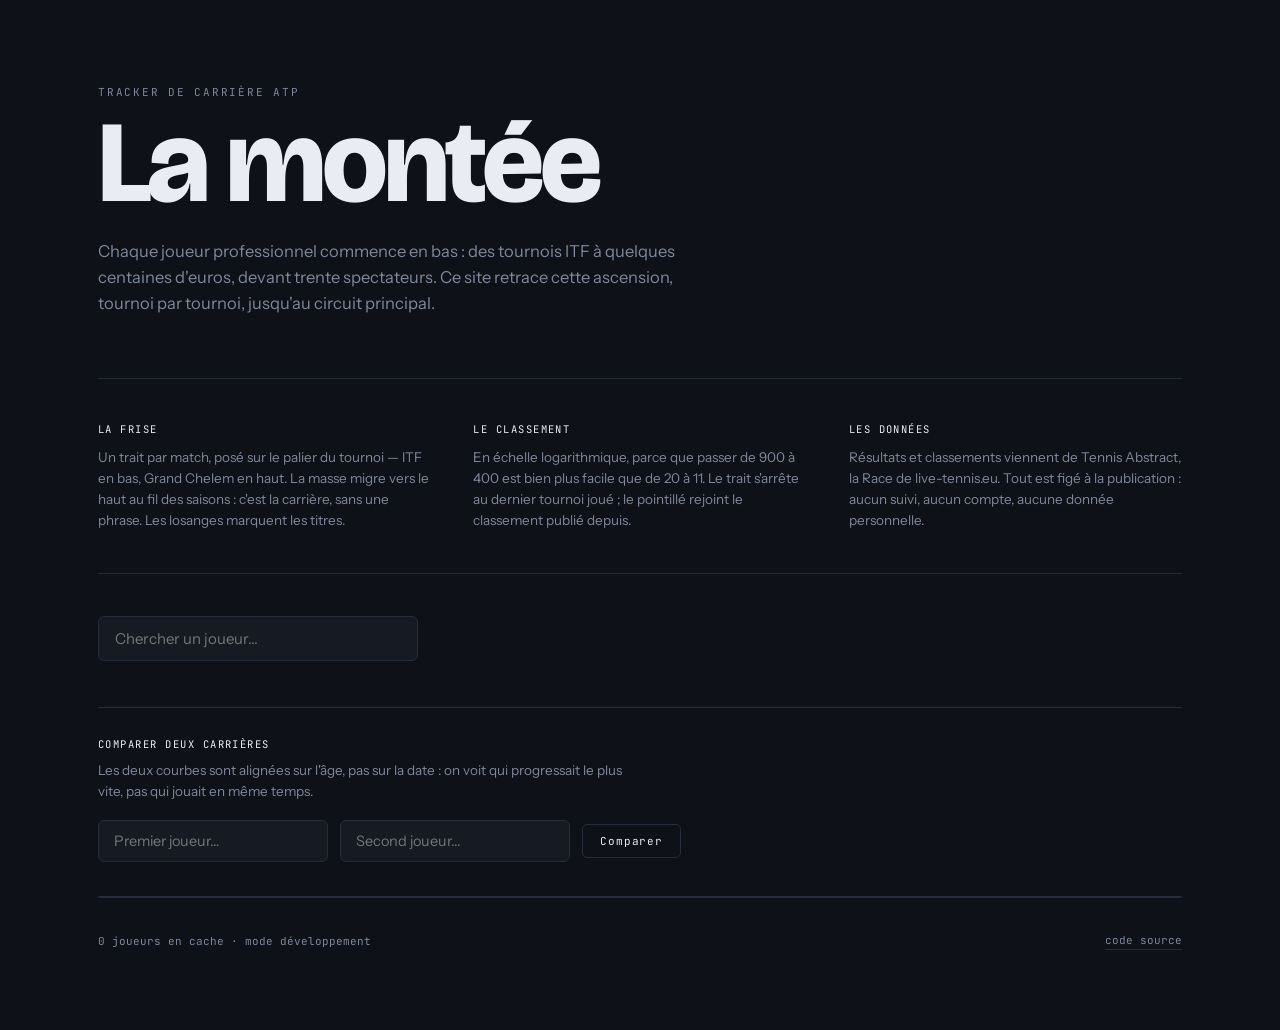
==== frontend/index.html @ 4fef656d "Projet complet + publication automatique" ====
<!DOCTYPE html>
<html lang="fr">
<head>
<meta charset="utf-8">
<meta name="viewport" content="width=device-width, initial-scale=1">
<title>La montée — tracker de carrière ATP</title>
<link rel="preconnect" href="https://fonts.googleapis.com">
<link rel="preconnect" href="https://fonts.gstatic.com" crossorigin>
<link href="https://fonts.googleapis.com/css2?family=Bricolage+Grotesque:opsz,wght@12..96,500;12..96,700;12..96,800&family=Instrument+Sans:wght@400;500;600&family=JetBrains+Mono:wght@400;600&display=swap" rel="stylesheet">
<link rel="stylesheet" href="style.css">
</head>
<body>

<div id="chargement" class="chargement">Chargement des données…</div>

<section id="accueil" class="accueil" hidden>

  <header class="acc-entete">
    <p class="eyebrow">Tracker de carrière ATP</p>
    <h1>La&nbsp;montée</h1>
    <p class="acc-intro">
      Chaque joueur professionnel commence en bas : des tournois ITF à quelques
      centaines d'euros, devant trente spectateurs. Ce site retrace cette
      ascension, tournoi par tournoi, jusqu'au circuit principal.
    </p>
  </header>

  <div class="acc-lecture">
    <div>
      <h3>La frise</h3>
      <p>Un trait par match, posé sur le palier du tournoi — ITF en bas,
         Grand Chelem en haut. La masse migre vers le haut au fil des saisons :
         c'est la carrière, sans une phrase. Les losanges marquent les titres.</p>
    </div>
    <div>
      <h3>Le classement</h3>
      <p>En échelle logarithmique, parce que passer de 900 à 400 est bien plus
         facile que de 20 à 11. Le trait s'arrête au dernier tournoi joué ;
         le pointillé rejoint le classement publié depuis.</p>
    </div>
    <div>
      <h3>Les données</h3>
      <p>Résultats et classements viennent de Tennis Abstract, la Race de
         live-tennis.eu. Tout est figé à la publication : aucun suivi,
         aucun compte, aucune donnée personnelle.</p>
    </div>
  </div>

  <div class="acc-recherche">
    <input id="acc-champ" type="search" list="joueurs-connus"
           placeholder="Chercher un joueur…" autocomplete="off">
    <span class="joueur-msg" id="acc-msg"></span>
  </div>

  <div class="acc-comparer">
    <h3>Comparer deux carrières</h3>
    <p>Les deux courbes sont alignées sur l'âge, pas sur la date&nbsp;:
       on voit qui progressait le plus vite, pas qui jouait en même temps.</p>
    <div class="cmp-saisie">
      <input id="acc-cmp-a" type="search" list="joueurs-connus" placeholder="Premier joueur…" autocomplete="off">
      <input id="acc-cmp-b" type="search" list="joueurs-connus" placeholder="Second joueur…" autocomplete="off">
      <button id="acc-cmp-go" type="button">Comparer</button>
    </div>
    <span class="joueur-msg" id="acc-cmp-msg"></span>
  </div>

  <div class="grille-joueurs" id="grille-joueurs"></div>

  <footer class="pied">
    <span id="acc-fraicheur">—</span>
    <a href="https://github.com/melcoloy/tennis_tracker">code source</a>
  </footer>

</section>

<section id="comparaison" class="comparaison" hidden>

  <header class="cmp-entete">
    <p class="eyebrow"><a href="?" class="retour">← tous les joueurs</a></p>
    <h1>À âge égal</h1>
    <div class="cmp-vignettes" id="cmp-vignettes"></div>
  </header>

  <section class="bloc">
    <div class="titre-bloc">
      <h2>Le classement, aligné sur l'âge</h2>
      <p>Chaque courbe démarre au premier tournoi du joueur. L'axe horizontal
         est son âge, pas l'année&nbsp;: deux carrières séparées de vingt ans
         deviennent superposables.</p>
    </div>
    <div class="svg-hote"><svg id="cmp-courbe" viewBox="0 0 1000 340" preserveAspectRatio="xMidYMid meet" role="img" aria-label="Classement comparé par âge"></svg></div>
    <p class="infobulle" id="cmp-infobulle">Promenez le curseur sur le graphique.</p>
    <p class="note" id="cmp-note"></p>
  </section>

  <section class="bloc">
    <div class="titre-bloc"><h2>Face à face</h2></div>
    <div class="tableau-hote">
      <table class="cmp-table"><tbody id="cmp-table"></tbody></table>
    </div>
  </section>

  <section class="bloc">
    <div class="cmp-saisie">
      <input id="cmp-champ" type="search" list="joueurs-connus" placeholder="Ajouter un joueur…" autocomplete="off">
      <span class="joueur-msg" id="cmp-msg"></span>
    </div>
  </section>

  <footer class="pied"><span id="cmp-fraicheur">—</span></footer>

</section>

<main id="page" hidden>

  <header class="entete">
    <div class="entete-nom">
      <p class="eyebrow"><a href="?" class="retour">← tous les joueurs</a> <span id="eyebrow">—</span></p>
      <h1 id="nom-joueur">…</h1>
      <p class="bio" id="bio">—</p>
      <div class="choix-joueur">
        <input id="f-joueur" type="search" list="joueurs-connus"
               placeholder="Voir un autre joueur…" autocomplete="off">
        <input id="f-comparer" type="search" list="joueurs-connus"
               placeholder="Comparer avec…" autocomplete="off">
        <datalist id="joueurs-connus"></datalist>
        <span class="joueur-msg" id="joueur-msg"></span>
      </div>
    </div>
    <div class="entete-rangs">
      <div class="rang rang--principal">
        <span class="rang-valeur" id="rang-actuel">—</span>
        <span class="rang-label">classement ATP</span>
      </div>
      <div class="rang">
        <span class="rang-valeur" id="rang-peak">—</span>
        <span class="rang-label">meilleur classement</span>
        <span class="rang-note" id="rang-peak-date"></span>
      </div>
      <div class="rang">
        <span class="rang-valeur" id="rang-race">—</span>
        <span class="rang-label">classement Race</span>
      </div>
      <div class="rang">
        <span class="rang-valeur" id="rang-elo">—</span>
        <span class="rang-label">classement Elo</span>
      </div>
    </div>
  </header>

  <!-- SIGNATURE : chaque match est un trait, pose sur le palier du tournoi.
       On voit la masse migrer vers le haut annee apres annee. -->
  <section class="bloc bloc--frise">
    <div class="titre-bloc">
      <h2>La montée</h2>
      <p>Un trait par match, posé sur le palier du tournoi. Plein&nbsp;: victoire. Creux&nbsp;: défaite. Le losange marque un titre.</p>
    </div>
    <div class="legende" id="legende-surfaces"></div>
    <div class="svg-hote"><svg id="frise" viewBox="0 0 1000 300" preserveAspectRatio="xMidYMid meet" role="img" aria-label="Répartition des matchs par palier de tournoi et par année"></svg></div>
    <p class="infobulle" id="infobulle-frise">Survolez un trait pour voir le match.</p>
  </section>

  <section class="bloc">
    <div class="titre-bloc">
      <h2>Le classement</h2>
      <p>Son rang à l'ouverture de chaque tournoi. Échelle logarithmique&nbsp;: passer de 900 à 400 est plus facile que de 20 à 11.</p>
    </div>
    <div class="svg-hote"><svg id="courbe" viewBox="0 0 1000 260" preserveAspectRatio="xMidYMid meet" role="img" aria-label="Évolution du classement ATP"></svg></div>
    <p class="infobulle" id="infobulle-courbe">Promenez le curseur sur la courbe.</p>
    <p class="note" id="note-courbe"></p>
  </section>

  <section class="bloc">
    <div class="titre-bloc">
      <h2>Les titres</h2>
    </div>
    <ol class="titres" id="titres"></ol>
  </section>

  <section class="bloc bloc--split">
    <div>
      <div class="titre-bloc"><h2>Par surface</h2></div>
      <div class="barres" id="par-surface"></div>
    </div>
    <div>
      <div class="titre-bloc"><h2>Par palier</h2></div>
      <div class="barres" id="par-niveau"></div>
    </div>
  </section>

  <section class="bloc">
    <div class="titre-bloc">
      <h2>Tous les matchs</h2>
    </div>
    <div class="filtres">
      <label>Année
        <select id="f-annee"><option value="">toutes</option></select>
      </label>
      <label>Palier
        <select id="f-niveau"><option value="">tous</option></select>
      </label>
      <label>Résultat
        <select id="f-resultat">
          <option value="">tous</option>
          <option value="W">victoires</option>
          <option value="L">défaites</option>
        </select>
      </label>
      <label>Adversaire
        <input id="f-adversaire" type="search" placeholder="nom" autocomplete="off">
      </label>
      <span class="compte" id="compte-matchs"></span>
    </div>
    <div class="tableau-hote">
      <table class="matchs">
        <thead><tr>
          <th>Date</th><th>Tournoi</th><th>Palier</th><th>Tour</th>
          <th></th><th>Adversaire</th><th>Score</th>
        </tr></thead>
        <tbody id="corps-matchs"></tbody>
      </table>
    </div>
  </section>

  <footer class="pied">
    <span id="fraicheur">—</span>
    <button id="rafraichir" type="button">Mettre à jour</button>
  </footer>

</main>

<script src="script.js"></script>
</body>
</html>
---- frontend/style.css ----
/* Palette : session de nuit sous les projecteurs.
   Les trois seules couleurs vives sont les surfaces reelles du tennis :
   dur, terre battue, gazon. Rien d'autre n'a le droit d'etre colore. */
:root {
  --fond:        #0E1117;
  --panneau:     #161A23;
  --trait:       #262C39;
  --texte:       #E9ECF3;
  --sourdine:    #7E879B;

  --dur:         #4C9BD6;
  --terre:       #D2762F;
  --gazon:       #6FA84F;

  --display: "Bricolage Grotesque", "Arial Narrow", sans-serif;
  --corps:   "Instrument Sans", system-ui, sans-serif;
  --mono:    "JetBrains Mono", ui-monospace, monospace;
}

* { box-sizing: border-box; }

/* Sans ce !important, .chargement { display: grid } l'emporte sur le
   display:none que le navigateur applique a [hidden] : le bandeau de
   chargement resterait affiche et pousserait la page vers le bas. */
[hidden] { display: none !important; }

body {
  margin: 0;
  background: var(--fond);
  color: var(--texte);
  font-family: var(--corps);
  font-size: 15px;
  line-height: 1.55;
  -webkit-font-smoothing: antialiased;
}

.chargement {
  min-height: 100vh;
  display: grid;
  place-items: center;
  color: var(--sourdine);
  font-family: var(--mono);
  font-size: 13px;
  letter-spacing: .06em;
}

main {
  max-width: 1140px;
  margin: 0 auto;
  padding: 0 28px 80px;
}

/* ---------------------------------------------------------------- entete */

.entete {
  display: flex;
  flex-wrap: wrap;
  align-items: flex-end;
  justify-content: space-between;
  gap: 32px;
  padding: 68px 0 44px;
  border-bottom: 1px solid var(--trait);
}

.eyebrow {
  margin: 0 0 10px;
  font-family: var(--mono);
  font-size: 11px;
  letter-spacing: .16em;
  text-transform: uppercase;
  color: var(--sourdine);
}

.entete h1 {
  margin: 0;
  font-family: var(--display);
  font-weight: 800;
  font-size: clamp(46px, 8vw, 88px);
  line-height: .92;
  letter-spacing: -.03em;
}

.bio {
  margin: 14px 0 0;
  color: var(--sourdine);
  font-size: 14px;
}

.entete-rangs { display: flex; gap: 34px; flex-wrap: wrap; }

.rang { display: flex; flex-direction: column; }

.rang-valeur {
  font-family: var(--display);
  font-weight: 700;
  font-size: 44px;
  line-height: 1;
  letter-spacing: -.02em;
  color: var(--sourdine);
}

.rang--principal .rang-valeur { font-size: 64px; color: var(--texte); }
.rang-valeur::before { content: "#"; opacity: .35; font-size: .6em; vertical-align: .28em; }

.rang-note {
  margin-top: 3px;
  font-family: var(--mono);
  font-size: 9.5px;
  letter-spacing: .06em;
  color: var(--sourdine);
  opacity: .7;
}

.rang-label {
  margin-top: 8px;
  font-family: var(--mono);
  font-size: 10px;
  letter-spacing: .13em;
  text-transform: uppercase;
  color: var(--sourdine);
}

/* ----------------------------------------------------------------- blocs */

.bloc { padding: 56px 0; border-bottom: 1px solid var(--trait); }
.bloc--split { display: grid; grid-template-columns: 1fr 1fr; gap: 56px; }

.titre-bloc { margin-bottom: 26px; }

.titre-bloc h2 {
  margin: 0;
  font-family: var(--display);
  font-weight: 700;
  font-size: 26px;
  letter-spacing: -.015em;
}

.titre-bloc p {
  margin: 8px 0 0;
  max-width: 62ch;
  color: var(--sourdine);
  font-size: 13.5px;
}

.svg-hote { width: 100%; }
.svg-hote svg { width: 100%; height: auto; display: block; overflow: visible; }

.note, .infobulle {
  margin: 14px 0 0;
  font-family: var(--mono);
  font-size: 11.5px;
  color: var(--sourdine);
  min-height: 1.4em;
}

/* -------------------------------------------------------------- legende */

.legende { display: flex; gap: 22px; margin-bottom: 18px; flex-wrap: wrap; }

.legende span {
  display: inline-flex;
  align-items: center;
  gap: 8px;
  font-family: var(--mono);
  font-size: 11px;
  letter-spacing: .05em;
  color: var(--sourdine);
}

.legende i { width: 11px; height: 11px; border-radius: 2px; }

/* --------------------------------------------------------------- titres */

.titres { list-style: none; margin: 0; padding: 0; counter-reset: t; }

.titres li {
  display: grid;
  grid-template-columns: 42px 1fr auto;
  gap: 20px;
  align-items: baseline;
  padding: 15px 0;
  border-top: 1px solid var(--trait);
}

.titres li:last-child { border-bottom: 1px solid var(--trait); }

.titres .t-date {
  font-family: var(--mono);
  font-size: 11px;
  color: var(--sourdine);
}

.titres .t-nom {
  font-family: var(--display);
  font-weight: 700;
  font-size: 19px;
  letter-spacing: -.01em;
}

.titres .t-detail { color: var(--sourdine); font-size: 13px; margin-left: 12px; }

.titres .t-score {
  font-family: var(--mono);
  font-size: 12.5px;
  white-space: nowrap;
}

/* --------------------------------------------------------------- barres */

.barres { display: flex; flex-direction: column; gap: 13px; }

.barre { display: grid; grid-template-columns: 116px 1fr 78px; gap: 14px; align-items: center; }

.barre-nom { font-size: 13px; color: var(--sourdine); }

.barre-piste { height: 7px; background: var(--trait); border-radius: 4px; overflow: hidden; }

.barre-part { height: 100%; border-radius: 4px; }

.barre-val { font-family: var(--mono); font-size: 11.5px; text-align: right; color: var(--sourdine); }

/* -------------------------------------------------------------- filtres */

.filtres { display: flex; flex-wrap: wrap; gap: 18px; align-items: flex-end; margin-bottom: 22px; }

.filtres label {
  display: flex;
  flex-direction: column;
  gap: 7px;
  font-family: var(--mono);
  font-size: 10px;
  letter-spacing: .12em;
  text-transform: uppercase;
  color: var(--sourdine);
}

.filtres select, .filtres input {
  background: var(--panneau);
  color: var(--texte);
  border: 1px solid var(--trait);
  border-radius: 5px;
  padding: 8px 11px;
  font-family: var(--corps);
  font-size: 13.5px;
  min-width: 130px;
}

.filtres select:focus-visible,
.filtres input:focus-visible,
button:focus-visible { outline: 2px solid var(--dur); outline-offset: 2px; }

.compte { margin-left: auto; font-family: var(--mono); font-size: 11.5px; color: var(--sourdine); }

/* ------------------------------------------------------------- tableau */

.tableau-hote { overflow-x: auto; }

.matchs { width: 100%; border-collapse: collapse; font-size: 13.5px; }

.matchs th {
  text-align: left;
  padding: 0 14px 11px 0;
  font-family: var(--mono);
  font-size: 10px;
  letter-spacing: .12em;
  text-transform: uppercase;
  color: var(--sourdine);
  font-weight: 400;
  border-bottom: 1px solid var(--trait);
}

.matchs td { padding: 10px 14px 10px 0; border-bottom: 1px solid var(--trait); white-space: nowrap; }
.matchs td.large { white-space: normal; }
.matchs tr:hover td { background: var(--panneau); }

.m-date, .m-score { font-family: var(--mono); font-size: 12px; color: var(--sourdine); }

.pastille {
  display: inline-block;
  width: 18px;
  text-align: center;
  font-family: var(--mono);
  font-size: 11px;
  font-weight: 600;
  border-radius: 3px;
  padding: 2px 0;
}

.pastille--w { background: rgba(111,168,79,.18); color: var(--gazon); }
.pastille--l { background: rgba(126,135,155,.14); color: var(--sourdine); }

/* ----------------------------------------------------------------- pied */

.pied {
  display: flex;
  align-items: center;
  justify-content: space-between;
  gap: 20px;
  padding: 34px 0 0;
  font-family: var(--mono);
  font-size: 11px;
  color: var(--sourdine);
}

button {
  background: transparent;
  color: var(--texte);
  border: 1px solid var(--trait);
  border-radius: 5px;
  padding: 9px 17px;
  font-family: var(--mono);
  font-size: 11px;
  letter-spacing: .08em;
  cursor: pointer;
  transition: border-color .15s, background .15s;
}

button:hover { border-color: var(--sourdine); background: var(--panneau); }
button[disabled] { opacity: .45; cursor: default; }

/* ---------------------------------------------------------------- mobile */

@media (max-width: 780px) {
  main { padding: 0 18px 60px; }
  .entete { padding: 44px 0 32px; }
  .entete-rangs { gap: 28px; }
  .rang--principal .rang-valeur { font-size: 46px; }
  .rang-valeur { font-size: 32px; }
  .bloc { padding: 40px 0; }
  .bloc--split { grid-template-columns: 1fr; gap: 40px; }
  .barre { grid-template-columns: 96px 1fr 64px; }
  .compte { margin-left: 0; width: 100%; }
}

@media (prefers-reduced-motion: reduce) {
  * { animation: none !important; transition: none !important; }
}

/* ---------------------------------------------------------- choix joueur */

.choix-joueur { display: flex; align-items: center; gap: 14px; margin-top: 18px; flex-wrap: wrap; }

.choix-joueur input {
  background: var(--panneau);
  color: var(--texte);
  border: 1px solid var(--trait);
  border-radius: 5px;
  padding: 8px 12px;
  font-family: var(--corps);
  font-size: 13.5px;
  min-width: 230px;
}

.choix-joueur input:focus-visible { outline: 2px solid var(--dur); outline-offset: 2px; }

.joueur-msg { font-family: var(--mono); font-size: 11px; color: var(--sourdine); }
.joueur-msg.erreur { color: var(--terre); }

/* ------------------------------------------------------------- accueil */

.accueil {
  max-width: 1140px;
  margin: 0 auto;
  padding: 0 28px 80px;
}

.acc-entete { padding: 84px 0 0; }

.acc-entete h1 {
  margin: 0;
  font-family: var(--display);
  font-weight: 800;
  font-size: clamp(54px, 11vw, 116px);
  line-height: .9;
  letter-spacing: -.035em;
}

.acc-intro {
  margin: 24px 0 0;
  max-width: 54ch;
  font-size: 16.5px;
  color: var(--sourdine);
}

.acc-lecture {
  display: grid;
  grid-template-columns: repeat(3, 1fr);
  gap: 42px;
  margin: 62px 0 0;
  padding: 42px 0;
  border-top: 1px solid var(--trait);
  border-bottom: 1px solid var(--trait);
}

.acc-lecture h3 {
  margin: 0 0 10px;
  font-family: var(--mono);
  font-size: 10.5px;
  letter-spacing: .14em;
  text-transform: uppercase;
  color: var(--texte);
  font-weight: 400;
}

.acc-lecture p { margin: 0; font-size: 13.5px; color: var(--sourdine); }

.acc-recherche { display: flex; align-items: center; gap: 16px; margin: 42px 0 26px; flex-wrap: wrap; }

.acc-recherche input {
  background: var(--panneau);
  color: var(--texte);
  border: 1px solid var(--trait);
  border-radius: 6px;
  padding: 12px 16px;
  font-family: var(--corps);
  font-size: 15px;
  min-width: 320px;
}

.acc-recherche input:focus-visible { outline: 2px solid var(--dur); outline-offset: 2px; }

.grille-joueurs {
  display: grid;
  grid-template-columns: repeat(auto-fill, minmax(212px, 1fr));
  gap: 1px;
  background: var(--trait);
  border: 1px solid var(--trait);
  border-radius: 6px;
  overflow: hidden;
}

.carte-joueur {
  display: flex;
  flex-direction: column;
  gap: 5px;
  padding: 17px 18px;
  background: var(--fond);
  color: inherit;
  text-decoration: none;
  transition: background .14s;
}

.carte-joueur:hover { background: var(--panneau); }

.cj-rang {
  font-family: var(--mono);
  font-size: 10.5px;
  letter-spacing: .1em;
  color: var(--sourdine);
}

.cj-nom {
  font-family: var(--display);
  font-weight: 700;
  font-size: 17px;
  letter-spacing: -.01em;
  line-height: 1.15;
}

.cj-matchs { font-family: var(--mono); font-size: 10px; color: var(--sourdine); opacity: .75; }

.retour {
  color: var(--sourdine);
  text-decoration: none;
  border-bottom: 1px solid var(--trait);
  padding-bottom: 1px;
  margin-right: 12px;
}

.retour:hover { color: var(--texte); }

.pied a { color: var(--sourdine); text-decoration: none; border-bottom: 1px solid var(--trait); }
.pied a:hover { color: var(--texte); }

@media (max-width: 780px) {
  .accueil { padding: 0 18px 60px; }
  .acc-entete { padding: 52px 0 0; }
  .acc-lecture { grid-template-columns: 1fr; gap: 28px; margin-top: 40px; padding: 32px 0; }
  .acc-recherche input { min-width: 0; width: 100%; }
}

/* --------------------------------------------------------- comparaison */

.comparaison { max-width: 1140px; margin: 0 auto; padding: 0 28px 80px; }

.cmp-entete { padding: 66px 0 34px; border-bottom: 1px solid var(--trait); }

.cmp-entete h1 {
  margin: 6px 0 0;
  font-family: var(--display);
  font-weight: 800;
  font-size: clamp(40px, 7vw, 74px);
  line-height: .95;
  letter-spacing: -.03em;
}

.cmp-vignettes { display: flex; flex-wrap: wrap; gap: 16px; margin-top: 28px; }

.cmp-vignette {
  display: flex;
  flex-direction: column;
  gap: 5px;
  padding: 13px 17px;
  border: 1px solid var(--trait);
  border-left-width: 3px;
  border-radius: 5px;
  background: var(--panneau);
}

.cmp-nom {
  font-family: var(--display);
  font-weight: 700;
  font-size: 18px;
  letter-spacing: -.01em;
  color: var(--texte);
  text-decoration: none;
}

.cmp-nom:hover { text-decoration: underline; }

.cmp-detail { font-family: var(--mono); font-size: 10.5px; color: var(--sourdine); }

.cmp-table { width: 100%; border-collapse: collapse; font-size: 14px; }

.cmp-table th {
  text-align: left;
  padding: 12px 18px 12px 0;
  font-family: var(--mono);
  font-size: 10.5px;
  letter-spacing: .1em;
  text-transform: uppercase;
  color: var(--sourdine);
  font-weight: 400;
  white-space: nowrap;
  width: 190px;
}

.cmp-table td {
  padding: 12px 18px 12px 0;
  border-bottom: 1px solid var(--trait);
  white-space: nowrap;
}

.cmp-table tr:first-child td {
  font-family: var(--display);
  font-weight: 700;
  font-size: 17px;
  border-bottom-color: var(--sourdine);
}

.cmp-saisie { display: flex; gap: 12px; align-items: center; flex-wrap: wrap; }

.cmp-saisie input {
  background: var(--panneau);
  color: var(--texte);
  border: 1px solid var(--trait);
  border-radius: 6px;
  padding: 11px 15px;
  font-family: var(--corps);
  font-size: 14.5px;
  min-width: 230px;
}

.cmp-saisie input:focus-visible { outline: 2px solid var(--dur); outline-offset: 2px; }

.acc-comparer {
  margin: 46px 0 34px;
  padding: 28px 0 0;
  border-top: 1px solid var(--trait);
}

.acc-comparer h3 {
  margin: 0 0 8px;
  font-family: var(--mono);
  font-size: 10.5px;
  letter-spacing: .14em;
  text-transform: uppercase;
  font-weight: 400;
}

.acc-comparer p { margin: 0 0 18px; max-width: 60ch; font-size: 13.5px; color: var(--sourdine); }

@media (max-width: 780px) {
  .comparaison { padding: 0 18px 60px; }
  .cmp-entete { padding: 44px 0 26px; }
  .cmp-saisie input { min-width: 0; width: 100%; }
  .cmp-table th { width: auto; font-size: 9.5px; }
  .cmp-table, .cmp-table td { font-size: 13px; }
}
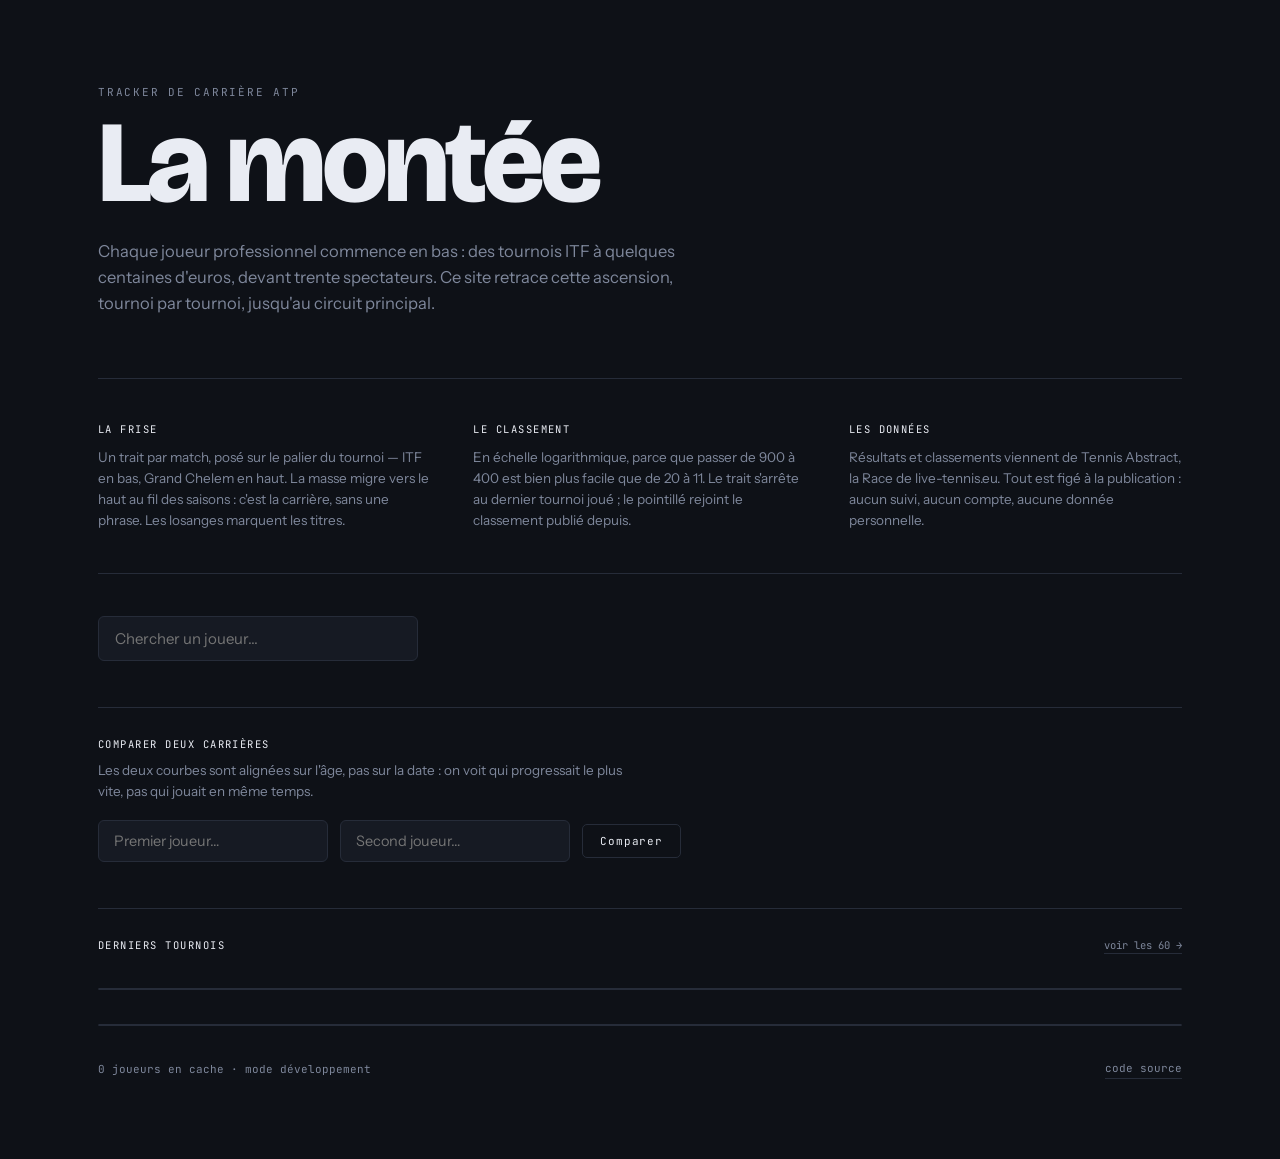
==== commit 9eebca57: "maj 2026-08-29 22:08" ====
--- a/frontend/index.html
+++ b/frontend/index.html
@@ -64,12 +64,35 @@
     <span class="joueur-msg" id="acc-cmp-msg"></span>
   </div>
 
+  <div class="acc-tournois">
+    <div class="acc-tournois-tete">
+      <h3>Derniers tournois</h3>
+      <a href="?tournois" class="lien-plus">voir les 60 →</a>
+    </div>
+    <div class="grille-tournois" id="acc-grille-tournois"></div>
+  </div>
+
   <div class="grille-joueurs" id="grille-joueurs"></div>
 
   <footer class="pied">
     <span id="acc-fraicheur">—</span>
     <a href="https://github.com/melcoloy/tennis_tracker">code source</a>
   </footer>
+
+</section>
+
+<section id="tournois" class="tournois" hidden>
+
+  <header class="trn-entete">
+    <p class="eyebrow"><a href="?" class="retour">← tous les joueurs</a></p>
+    <h1 id="trn-titre">Tournois</h1>
+    <p class="trn-intro" id="trn-intro"></p>
+  </header>
+
+  <div class="grille-tournois" id="trn-grille"></div>
+  <div id="trn-tableau"></div>
+
+  <footer class="pied"><span id="trn-pied"></span></footer>
 
 </section>
 
--- a/frontend/style.css
+++ b/frontend/style.css
@@ -586,4 +586,226 @@
   .cmp-saisie input { min-width: 0; width: 100%; }
   .cmp-table th { width: auto; font-size: 9.5px; }
   .cmp-table, .cmp-table td { font-size: 13px; }
+}
+
+/* ------------------------------------------------------------ tournois */
+
+.tournois { max-width: 1140px; margin: 0 auto; padding: 0 28px 80px; }
+
+.trn-entete { padding: 66px 0 34px; border-bottom: 1px solid var(--trait); }
+
+.trn-entete h1 {
+  margin: 6px 0 0;
+  font-family: var(--display);
+  font-weight: 800;
+  font-size: clamp(38px, 6.5vw, 68px);
+  line-height: .95;
+  letter-spacing: -.03em;
+}
+
+.trn-intro { margin: 16px 0 0; max-width: 66ch; font-size: 14px; color: var(--sourdine); }
+
+.grille-tournois {
+  display: grid;
+  grid-template-columns: repeat(auto-fill, minmax(258px, 1fr));
+  gap: 1px;
+  margin-top: 34px;
+  background: var(--trait);
+  border: 1px solid var(--trait);
+  border-radius: 6px;
+  overflow: hidden;
+}
+
+.carte-tournoi {
+  display: flex;
+  flex-direction: column;
+  gap: 6px;
+  padding: 17px 18px;
+  background: var(--fond);
+  color: inherit;
+  text-decoration: none;
+  transition: background .14s;
+}
+
+.carte-tournoi:hover { background: var(--panneau); }
+
+.ct-date {
+  font-family: var(--mono);
+  font-size: 10px;
+  letter-spacing: .08em;
+  color: var(--sourdine);
+}
+
+.ct-nom {
+  font-family: var(--display);
+  font-weight: 700;
+  font-size: 17px;
+  letter-spacing: -.01em;
+  line-height: 1.15;
+}
+
+.ct-gagnant { font-size: 13px; }
+.trn-gagnant { color: var(--texte); }
+.trn-gagnant.trn-inconnu { color: var(--sourdine); font-style: italic; font-size: 12px; }
+.ct-matchs { font-family: var(--mono); font-size: 9.5px; color: var(--sourdine); opacity: .7; }
+
+.trn-tour { margin-top: 36px; }
+
+.trn-tour h3 {
+  margin: 0 0 12px;
+  font-family: var(--mono);
+  font-size: 10.5px;
+  letter-spacing: .14em;
+  text-transform: uppercase;
+  color: var(--sourdine);
+  font-weight: 400;
+  padding-bottom: 9px;
+  border-bottom: 1px solid var(--trait);
+}
+
+.trn-match {
+  display: grid;
+  grid-template-columns: 1fr auto 1fr auto;
+  gap: 14px;
+  align-items: baseline;
+  padding: 9px 0;
+  border-bottom: 1px solid var(--trait);
+  font-size: 14px;
+}
+
+.trn-v { color: var(--texte); font-weight: 500; text-decoration: none; }
+.trn-p { color: var(--sourdine); text-decoration: none; text-align: right; }
+a.trn-v:hover, a.trn-p:hover { text-decoration: underline; }
+.hors-base { opacity: .55; }
+
+.trn-bat {
+  font-family: var(--mono);
+  font-size: 9.5px;
+  letter-spacing: .1em;
+  text-transform: uppercase;
+  color: var(--sourdine);
+}
+
+.trn-score { font-family: var(--mono); font-size: 12px; color: var(--sourdine); white-space: nowrap; }
+
+.acc-tournois { margin: 46px 0 34px; padding: 28px 0 0; border-top: 1px solid var(--trait); }
+
+.acc-tournois-tete { display: flex; align-items: baseline; justify-content: space-between; gap: 16px; }
+
+.acc-tournois h3 {
+  margin: 0;
+  font-family: var(--mono);
+  font-size: 10.5px;
+  letter-spacing: .14em;
+  text-transform: uppercase;
+  font-weight: 400;
+}
+
+.lien-plus {
+  font-family: var(--mono);
+  font-size: 10.5px;
+  color: var(--sourdine);
+  text-decoration: none;
+  border-bottom: 1px solid var(--trait);
+}
+
+.lien-plus:hover { color: var(--texte); }
+
+@media (max-width: 780px) {
+  .tournois { padding: 0 18px 60px; }
+  .trn-entete { padding: 44px 0 26px; }
+  .trn-match { grid-template-columns: 1fr auto; gap: 4px 10px; }
+  .trn-p { text-align: left; }
+  .trn-score { grid-column: 1 / -1; }
+}
+
+/* ------------------------------------------------- tableau du tournoi */
+
+.trn-bascule { display: flex; gap: 8px; margin: 30px 0 8px; }
+
+.trn-bascule button {
+  font-family: var(--mono);
+  font-size: 10px;
+  letter-spacing: .1em;
+  text-transform: uppercase;
+  padding: 8px 15px;
+}
+
+.trn-bascule button.actif { border-color: var(--sourdine); background: var(--panneau); }
+
+/* Un tableau de Grand Chelem est large : on le laisse defiler
+   horizontalement plutot que de le comprimer jusqu'a l'illisible. */
+.tb-defilement { overflow-x: auto; padding: 18px 0 8px; }
+
+.tb-arbre { display: flex; gap: 22px; min-width: min-content; }
+
+.tb-colonne { display: flex; flex-direction: column; min-width: 190px; }
+
+.tb-colonne h4 {
+  margin: 0 0 12px;
+  font-family: var(--mono);
+  font-size: 9.5px;
+  letter-spacing: .12em;
+  text-transform: uppercase;
+  color: var(--sourdine);
+  font-weight: 400;
+}
+
+/* Chaque colonne repartit ses matchs sur la meme hauteur : les demies
+   se retrouvent naturellement en face du milieu de leurs quarts. */
+.tb-cases {
+  display: flex;
+  flex-direction: column;
+  justify-content: space-around;
+  flex: 1;
+  gap: 6px;
+}
+
+.tb-match {
+  border: 1px solid var(--trait);
+  border-left: 2px solid var(--dur);
+  border-radius: 4px;
+  background: var(--panneau);
+  padding: 7px 10px;
+  font-size: 12.5px;
+}
+
+.tb-match.tb-partiel { border-left-color: var(--trait); }
+.tb-match.tb-vide { border: 1px dashed var(--trait); background: none; min-height: 46px; }
+
+.tb-ligne { display: flex; justify-content: space-between; gap: 10px; align-items: baseline; }
+.tb-ligne + .tb-ligne { margin-top: 3px; color: var(--sourdine); }
+
+.tb-gagne .tb-nom { color: var(--texte); font-weight: 500; }
+
+.tb-nom {
+  color: var(--sourdine);
+  text-decoration: none;
+  white-space: nowrap;
+  overflow: hidden;
+  text-overflow: ellipsis;
+}
+
+a.tb-nom:hover { text-decoration: underline; }
+.tb-nom.hors-base { opacity: .55; }
+.tb-inconnu { font-style: italic; opacity: .45; }
+
+.tb-score {
+  font-family: var(--mono);
+  font-size: 10.5px;
+  color: var(--sourdine);
+  white-space: nowrap;
+}
+
+.note code {
+  font-family: var(--mono);
+  font-size: 11px;
+  background: var(--panneau);
+  padding: 2px 6px;
+  border-radius: 3px;
+}
+
+@media (max-width: 780px) {
+  .tb-colonne { min-width: 168px; }
+  .tb-arbre { gap: 14px; }
 }
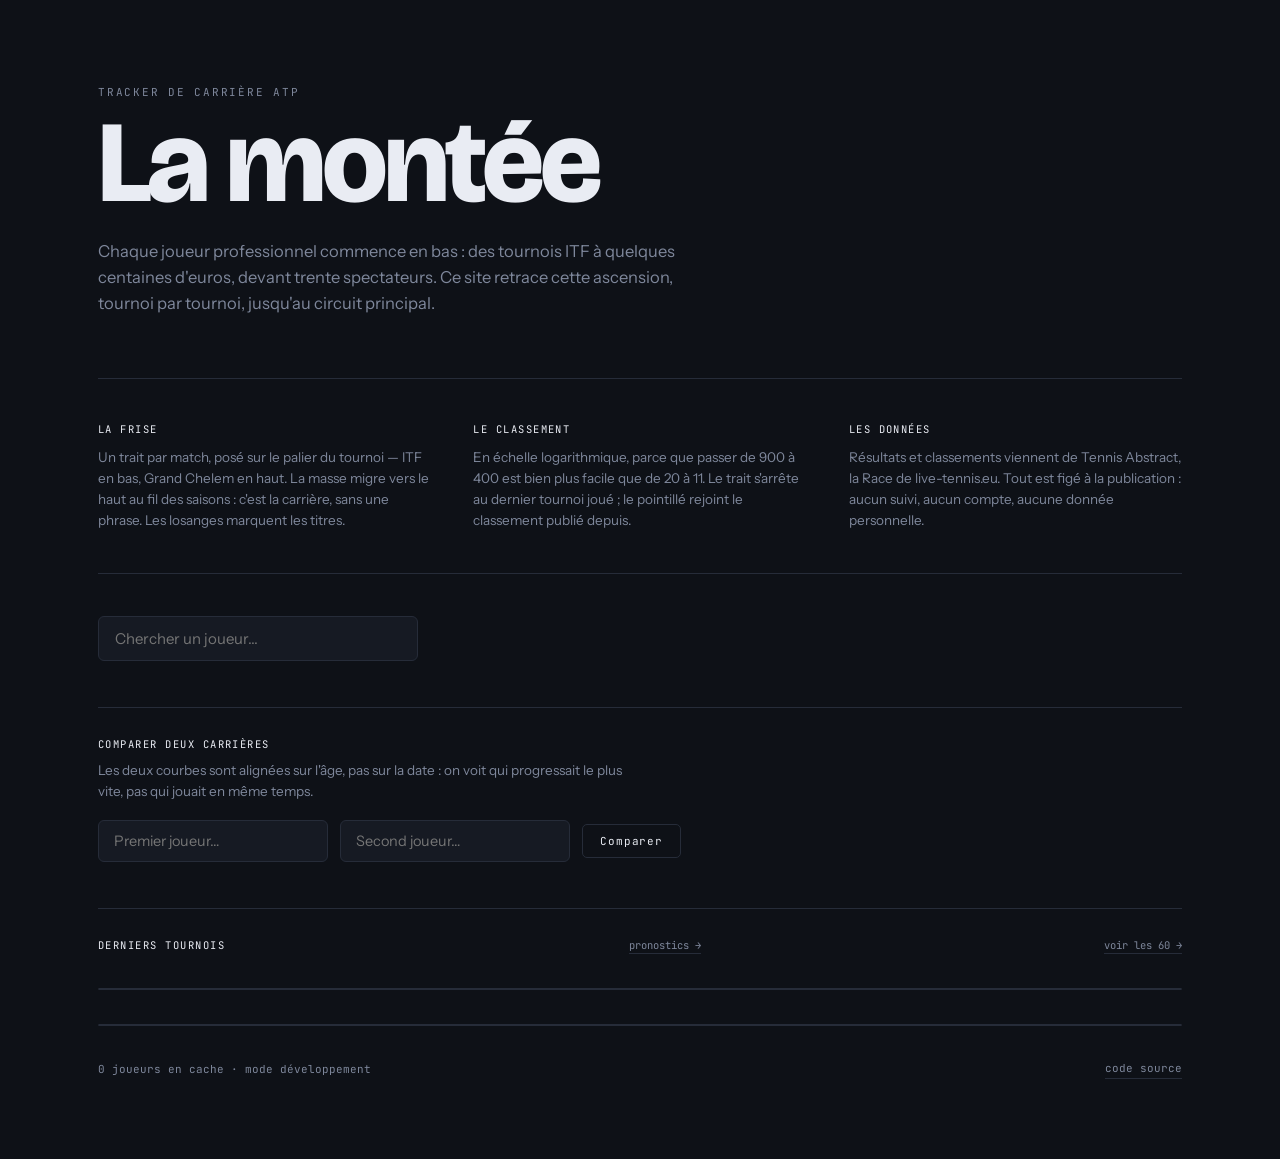
==== commit ea4ec806: "maj 2026-08-29 23:25" ====
--- a/frontend/index.html
+++ b/frontend/index.html
@@ -3,6 +3,11 @@
 <head>
 <meta charset="utf-8">
 <meta name="viewport" content="width=device-width, initial-scale=1">
+<!-- index.html porte les liens versionnes vers le CSS et le JS. S'il est
+     lui-meme servi depuis le cache, toute la chaine est rompue : le
+     navigateur suit d'anciens liens vers d'anciens fichiers. -->
+<meta http-equiv="Cache-Control" content="no-cache, must-revalidate">
+<meta http-equiv="Pragma" content="no-cache">
 <title>La montée — tracker de carrière ATP</title>
 <link rel="preconnect" href="https://fonts.googleapis.com">
 <link rel="preconnect" href="https://fonts.gstatic.com" crossorigin>
@@ -67,6 +72,7 @@
   <div class="acc-tournois">
     <div class="acc-tournois-tete">
       <h3>Derniers tournois</h3>
+      <a href="?prochain" class="lien-plus">pronostics →</a>
       <a href="?tournois" class="lien-plus">voir les 60 →</a>
     </div>
     <div class="grille-tournois" id="acc-grille-tournois"></div>
@@ -78,6 +84,29 @@
     <span id="acc-fraicheur">—</span>
     <a href="https://github.com/melcoloy/tennis_tracker">code source</a>
   </footer>
+
+</section>
+
+<section id="prochain" class="prochain" hidden>
+
+  <header class="prc-entete">
+    <p class="eyebrow"><a href="?" class="retour">← tous les joueurs</a></p>
+    <h1 id="prc-titre">Prochain tournoi</h1>
+    <p class="trn-intro" id="prc-intro"></p>
+  </header>
+
+  <div class="prc-commandes">
+    <div class="tb-onglets" id="prc-onglets"></div>
+    <div class="prc-actions">
+      <span class="prc-etat" id="prc-etat"></span>
+      <button type="button" id="prc-image">Exporter en image</button>
+      <button type="button" id="prc-vider">Tout effacer</button>
+    </div>
+  </div>
+
+  <div class="tb-defilement"><div class="tb-arbre" id="prc-arbre"></div></div>
+
+  <footer class="pied"><span id="prc-pied"></span></footer>
 
 </section>
 
--- a/frontend/style.css
+++ b/frontend/style.css
@@ -644,10 +644,15 @@
   line-height: 1.15;
 }
 
-.ct-gagnant { font-size: 13px; }
-.trn-gagnant { color: var(--texte); }
-.trn-gagnant.trn-inconnu { color: var(--sourdine); font-style: italic; font-size: 12px; }
-.ct-matchs { font-family: var(--mono); font-size: 9.5px; color: var(--sourdine); opacity: .7; }
+.ct-gagnant {
+  display: flex;
+  align-items: center;
+  gap: 6px;
+  font-size: 12px;
+  color: var(--sourdine);
+}
+
+.ct-couronne { width: 12px; height: 9px; flex: none; opacity: .85; }
 
 .trn-tour { margin-top: 36px; }
 
@@ -771,6 +776,18 @@
 }
 
 .tb-match.tb-partiel { border-left-color: var(--trait); }
+
+/* Une exemption n'est pas une lacune : bordure discrete, pas de trait
+   pointille qui suggererait une donnee manquante. */
+.tb-match.tb-exempte { border-left-color: var(--trait); opacity: .8; }
+.tb-mention {
+  font-family: var(--mono);
+  font-size: 9.5px;
+  letter-spacing: .1em;
+  text-transform: uppercase;
+  color: var(--sourdine);
+  opacity: .7;
+}
 .tb-match.tb-vide { border: 1px dashed var(--trait); background: none; min-height: 46px; }
 
 .tb-ligne { display: flex; justify-content: space-between; gap: 10px; align-items: baseline; }
@@ -808,4 +825,94 @@
 @media (max-width: 780px) {
   .tb-colonne { min-width: 168px; }
   .tb-arbre { gap: 14px; }
+}
+
+/* ------------------------------------------ navigation dans le tableau */
+
+.tb-etendre {
+  margin: 22px 0 4px;
+  font-family: var(--mono);
+  font-size: 9.5px;
+  letter-spacing: .09em;
+  text-transform: uppercase;
+  padding: 8px 14px;
+}
+
+.tb-etendre.actif { border-color: var(--dur); color: var(--texte); }
+
+/* --------------------------------------------------------- pronostics */
+
+.prochain { max-width: 1140px; margin: 0 auto; padding: 0 28px 80px; }
+
+.prc-entete { padding: 66px 0 30px; border-bottom: 1px solid var(--trait); }
+
+.prc-entete h1 {
+  margin: 6px 0 0;
+  font-family: var(--display);
+  font-weight: 800;
+  font-size: clamp(38px, 6.5vw, 68px);
+  line-height: .95;
+  letter-spacing: -.03em;
+}
+
+.prc-commandes {
+  display: flex;
+  align-items: center;
+  justify-content: space-between;
+  gap: 18px;
+  flex-wrap: wrap;
+  margin-top: 20px;
+}
+
+.prc-actions { display: flex; align-items: center; gap: 10px; }
+
+.prc-actions button {
+  font-family: var(--mono);
+  font-size: 9.5px;
+  letter-spacing: .09em;
+  text-transform: uppercase;
+  padding: 8px 13px;
+}
+
+.prc-etat { font-family: var(--mono); font-size: 10.5px; color: var(--sourdine); }
+
+.pr-match {
+  border: 1px solid var(--trait);
+  border-left: 2px solid var(--trait);
+  border-radius: 4px;
+  background: var(--panneau);
+  overflow: hidden;
+}
+
+/* Un match dont le vainqueur est designe porte le bleu du projet :
+   on repere d'un coup d'oeil ce qui reste a remplir. */
+.pr-match:has(.pr-choisi) { border-left-color: var(--dur); }
+
+.pr-ligne {
+  display: block;
+  width: 100%;
+  text-align: left;
+  background: none;
+  border: none;
+  border-radius: 0;
+  padding: 7px 10px;
+  font-family: var(--corps);
+  font-size: 12.5px;
+  color: var(--sourdine);
+  cursor: pointer;
+  letter-spacing: 0;
+  text-transform: none;
+  transition: background .12s, color .12s;
+}
+
+.pr-ligne + .pr-ligne { border-top: 1px solid var(--trait); }
+button.pr-ligne:hover { background: rgba(76, 155, 214, .12); color: var(--texte); }
+.pr-ligne.pr-choisi { color: var(--texte); font-weight: 500; background: rgba(76, 155, 214, .16); }
+.pr-attente { cursor: default; opacity: .4; font-style: italic; }
+.pr-nom { display: block; white-space: nowrap; overflow: hidden; text-overflow: ellipsis; }
+
+@media (max-width: 780px) {
+  .prochain { padding: 0 18px 60px; }
+  .prc-entete { padding: 44px 0 24px; }
+  .prc-commandes { gap: 12px; }
 }
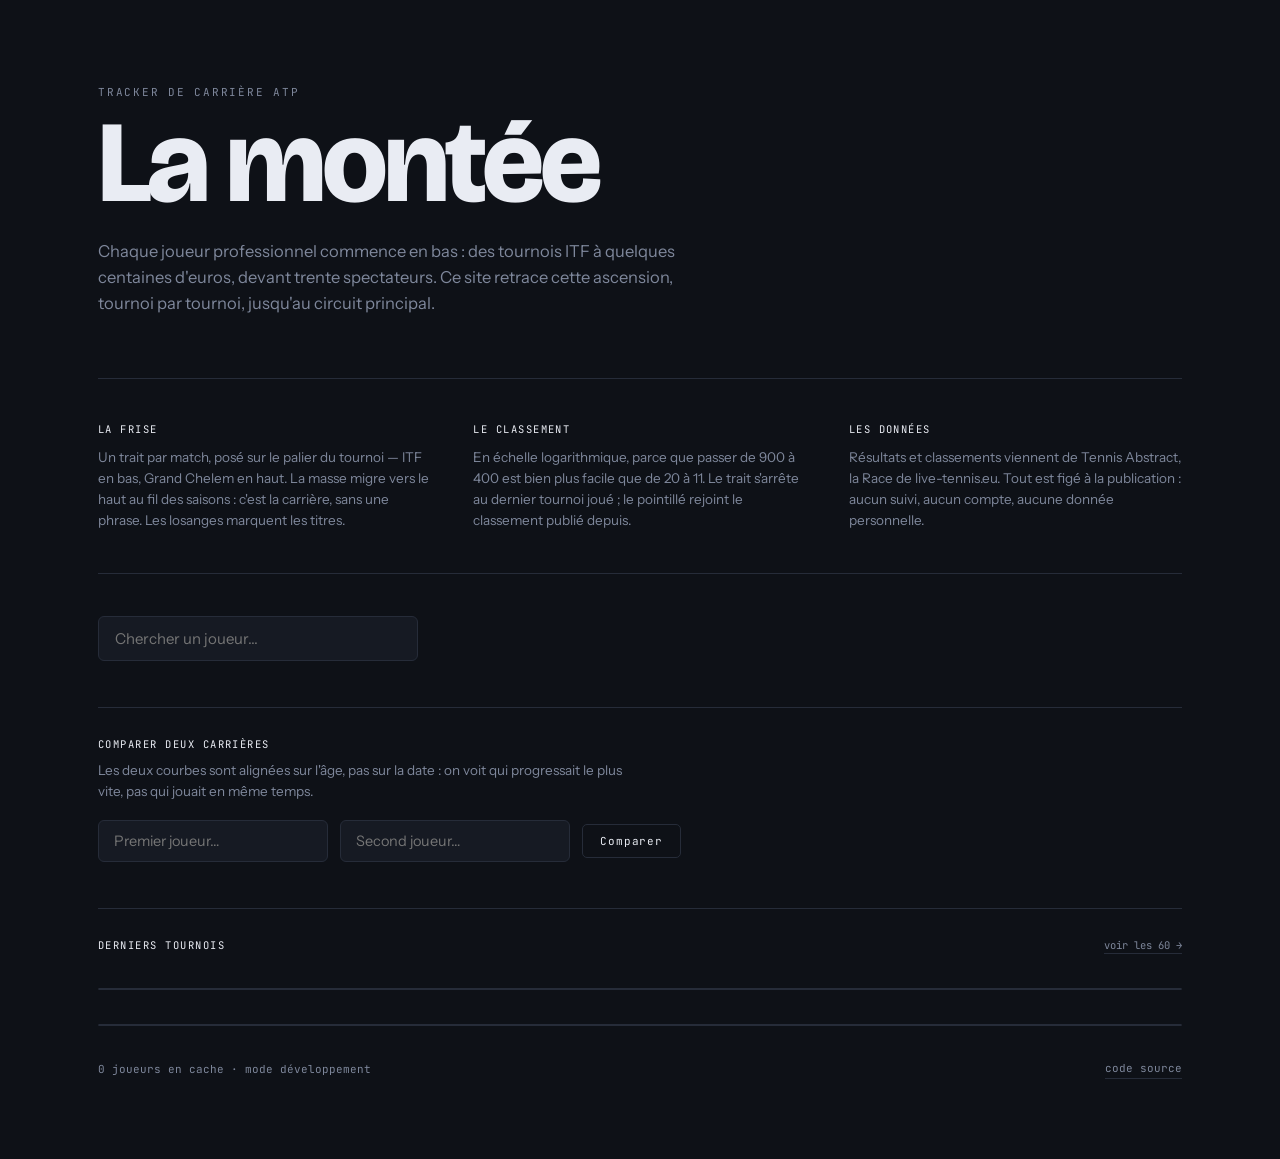
==== commit 75f28038: "maj 2026-08-29 23:40" ====
--- a/frontend/index.html
+++ b/frontend/index.html
@@ -51,6 +51,15 @@
     </div>
   </div>
 
+  <a class="acc-pronostic" id="acc-pronostic" href="?prochain" hidden>
+    <div class="ap-texte">
+      <span class="ap-etiquette">Pronostics</span>
+      <span class="ap-titre" id="ap-titre">—</span>
+      <span class="ap-detail" id="ap-detail">—</span>
+    </div>
+    <span class="ap-bouton">Remplir mon tableau →</span>
+  </a>
+
   <div class="acc-recherche">
     <input id="acc-champ" type="search" list="joueurs-connus"
            placeholder="Chercher un joueur…" autocomplete="off">
@@ -72,7 +81,6 @@
   <div class="acc-tournois">
     <div class="acc-tournois-tete">
       <h3>Derniers tournois</h3>
-      <a href="?prochain" class="lien-plus">pronostics →</a>
       <a href="?tournois" class="lien-plus">voir les 60 →</a>
     </div>
     <div class="grille-tournois" id="acc-grille-tournois"></div>
--- a/frontend/style.css
+++ b/frontend/style.css
@@ -915,4 +915,76 @@
   .prochain { padding: 0 18px 60px; }
   .prc-entete { padding: 44px 0 24px; }
   .prc-commandes { gap: 12px; }
+}
+
+.pr-ligne { display: flex; align-items: baseline; gap: 8px; }
+
+.pr-marque {
+  margin-left: auto;
+  font-family: var(--mono);
+  font-size: 9px;
+  letter-spacing: .06em;
+  color: var(--sourdine);
+  opacity: .7;
+  flex: none;
+}
+
+/* ------------------------------------------ bandeau prochain tournoi */
+
+.acc-pronostic {
+  display: flex;
+  align-items: center;
+  justify-content: space-between;
+  gap: 24px;
+  flex-wrap: wrap;
+  margin: 42px 0 0;
+  padding: 22px 26px;
+  border: 1px solid var(--dur);
+  border-radius: 8px;
+  background: linear-gradient(100deg, rgba(76, 155, 214, .14), transparent 65%);
+  text-decoration: none;
+  color: inherit;
+  transition: background .16s;
+}
+
+.acc-pronostic:hover {
+  background: linear-gradient(100deg, rgba(76, 155, 214, .22), transparent 65%);
+}
+
+.ap-texte { display: flex; flex-direction: column; gap: 5px; }
+
+.ap-etiquette {
+  font-family: var(--mono);
+  font-size: 9.5px;
+  letter-spacing: .16em;
+  text-transform: uppercase;
+  color: var(--dur);
+}
+
+.ap-titre {
+  font-family: var(--display);
+  font-weight: 700;
+  font-size: 25px;
+  letter-spacing: -.015em;
+  line-height: 1.1;
+}
+
+.ap-detail { font-family: var(--mono); font-size: 11px; color: var(--sourdine); }
+
+.ap-bouton {
+  font-family: var(--mono);
+  font-size: 10.5px;
+  letter-spacing: .09em;
+  text-transform: uppercase;
+  padding: 11px 18px;
+  border: 1px solid var(--trait);
+  border-radius: 5px;
+  white-space: nowrap;
+}
+
+.acc-pronostic:hover .ap-bouton { border-color: var(--dur); }
+
+@media (max-width: 780px) {
+  .acc-pronostic { padding: 18px; gap: 16px; }
+  .ap-titre { font-size: 21px; }
 }
